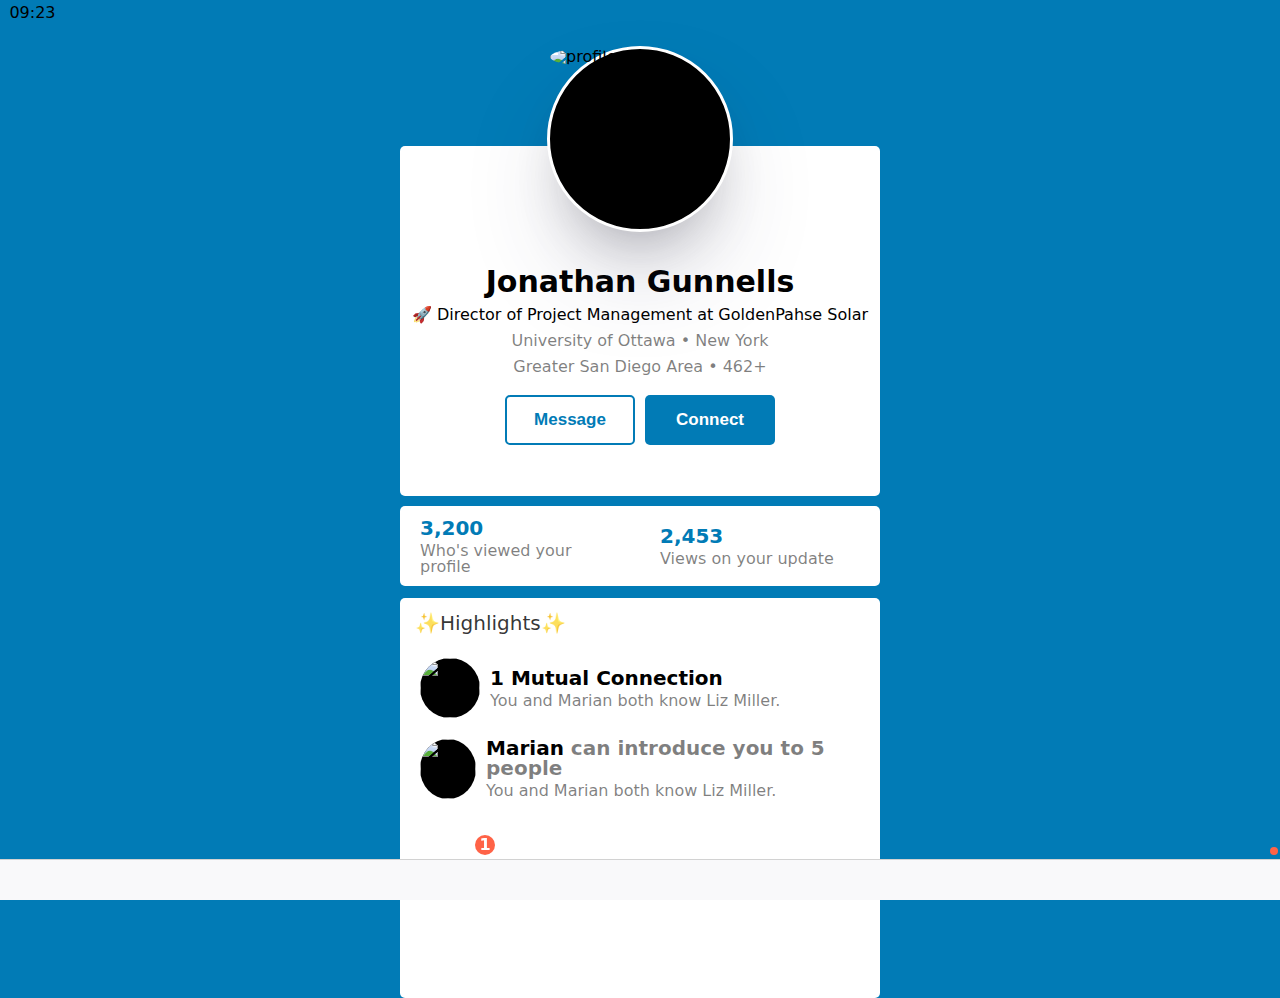
==== chat.html @ c85ded57 "add connections & css animation" ====
<!DOCTYPE html>
<html lang="en">
  <head>
    <meta charset="UTF-8" />
    <meta name="viewport" content="width=device-width, initial-scale=1.0" />
    <link rel="stylesheet" href="css/styles.css" />

    <title>LinkedIn</title>
  </head>
  <body class="main-screen">
    <div class="status-bar">
      <div class="status-bar__column">
        <span>09:23</span>
        <i class="fa-brands fa-linkedin fa-lg"></i>
        <i class="fa-solid fa-shield-halved fa-lg"></i>
      </div>
      <div class="status-bar__column"></div>
      <div class="status-bar__column">
        <i class="fa-solid fa-wifi"></i>
        <i class="fa-solid fa-battery-full fa-lg green"></i>
      </div>
    </div>

    <main>
      <section class="user-section">
        <div class="user-section__profile">
          <img
            src="https://static.wikia.nocookie.net/ricksanchez/images/6/6e/Ethan.PNG/revision/latest?cb=20160605180043"
            alt="profile"
          />
        </div>
        <div class="user-section__info">
          <span class="user-section__name">Jonathan Gunnells</span>
          <span class="user-section__company"
            >🚀 Director of Project Management at GoldenPahse Solar</span
          >
          <span class="user-section__address1"
            >University of Ottawa • New York</span
          >
          <span class="user-section__address2"
            >Greater San Diego Area • 462+
            <i class="fa-solid fa-users" style="color: var(--green)"></i
          ></span>
        </div>
        <div class="user-section__btns">
          <button type="button">Message</button>
          <button type="button">Connect</button>
        </div>
      </section>

      <section class="viewer-section">
        <div class="viewer-section__watched">
          <span>3,200</span>
          <span>Who's viewed your profile</span>
        </div>
        <div class="viewer-section__update">
          <span>2,453</span>
          <span>Views on your update</span>
        </div>
      </section>

      <section class="highlights-section">
        <span class="highlights-section__title">✨Highlights✨</span>
        <div class="highlights-section__column">
          <div class="highlights-section__cover">
            <img
              src="https://static.wikia.nocookie.net/rickandmorty/images/0/01/Annie.png/revision/latest?cb=20160923152636"
            />
          </div>
          <div class="highlights-section__text">
            <div class="highlights-section__text__title">
              <span>1 Mutual Connection</span>
            </div>
            <div class="highlights-section__text__content">
              <span>You and Marian both know Liz Miller.</span>
            </div>
          </div>
        </div>

        <div class="highlights-section__column">
          <div class="highlights-section__cover">
            <img src="https://static.tvtropes.org/pmwiki/pub/images/251.jpeg" />
          </div>
          <div class="highlights-section__text">
            <div class="highlights-section__text__title">
              <span>Marian </span
              ><span class="highlights-section__text__title-sm"
                >can introduce you to 5 people</span
              >
            </div>
            <div class="highlights-section__text__content">
              You and Marian both know Liz Miller.
            </div>
          </div>
        </div>
      </section>
    </main>

    <nav class="nav">
      <ul class="nav__list">
        <li class="nav__btn">
          <a class="nav__link" href="main.html"
            ><i class="fa-solid fa-house fa-2x"></i
          ></a>
        </li>
        <li class="nav__btn">
          <a class="nav__link" href="connections.html"
            ><span class="nav__notification__lg">1</span
            ><i class="fa-solid fa-users fa-2x"></i
          ></a>
        </li>
        <li class="nav__btn">
          <a class="nav__link" href="chat.html"
            ><i class="fa-solid fa-message fa-2x green"></i
          ></a>
        </li>
        <li class="nav__btn">
          <a class="nav__link" href="jobs.html"
            ><span class="nav__notification__sm"></span
            ><i class="fa-solid fa-suitcase fa-2x"></i
          ></a>
        </li>
      </ul>
    </nav>

    <div id="no-mobile">
      <span>Your screen is too big</span>
      <img src="https://media.giphy.com/media/3ohuPvppoXR2QzFDwY/giphy.gif" />
    </div>

    <script
      src="https://kit.fontawesome.com/51b42a8969.js"
      crossorigin="anonymous"
    ></script>
  </body>
</html>
---- css/styles.css ----
@import "variables.css";
@import "reset.css";

/* Components */
@import "components/no-mobile.css";
@import "components/nav-bar.css";

/* Screens */
@import "screens/login.css";
@import "screens/main.css";
@import "screens/connections.css";

body {
  font-family: system-ui, -apple-system, BlinkMacSystemFont, "Segoe UI", Roboto,
    Oxygen, Ubuntu, Cantarell, "Open Sans", "Helvetica Neue", sans-serif;
}

.green {
  color: var(--green);
}

.blue {
  color: var(--blue);
  font-weight: 600;
}

.status-bar {
  display: flex;
  justify-content: center;
  padding: 5px 3px;
}

.status-bar__column {
  width: 33%;
}

.status-bar__column:first-child span {
  margin-right: 5px;
}

.status-bar__column:nth-child(2) {
  display: flex;
  justify-content: center;
}

.status-bar__column:last-child {
  display: flex;
  justify-content: flex-end;
  align-items: center;
}

.status-bar__column .fa-battery-full {
  margin: 0px 5px;
}
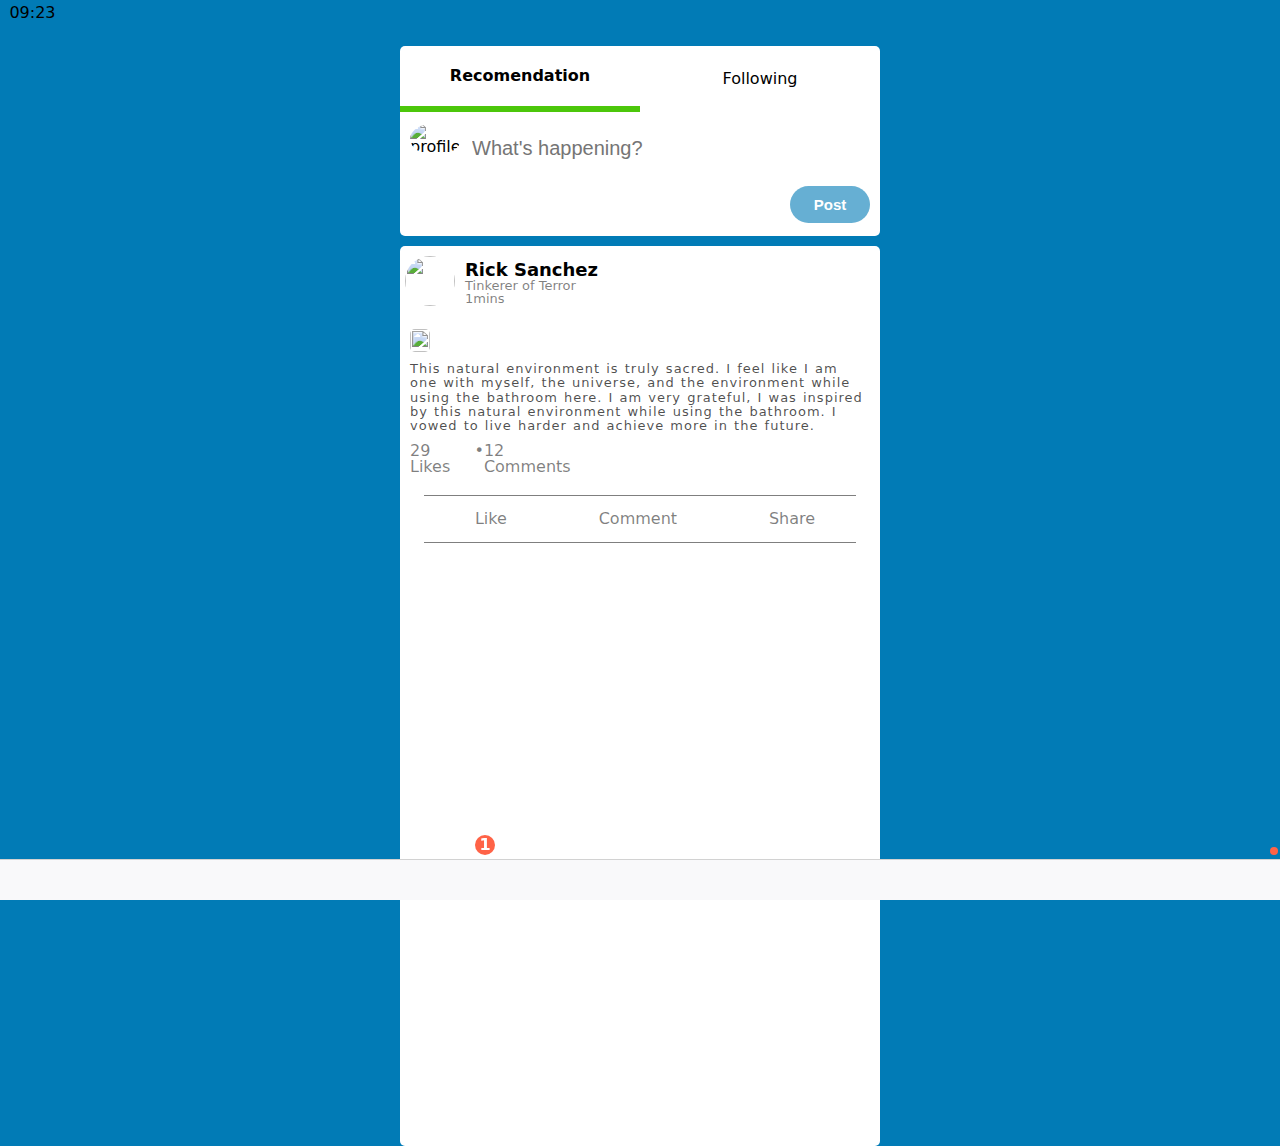
==== commit 3cec370b: "add chat" ====
--- a/chat.html
+++ b/chat.html
@@ -22,78 +22,106 @@
     </div>
 
     <main>
-      <section class="user-section">
-        <div class="user-section__profile">
-          <img
-            src="https://static.wikia.nocookie.net/ricksanchez/images/6/6e/Ethan.PNG/revision/latest?cb=20160605180043"
-            alt="profile"
-          />
+      <div class="post-input">
+        <div class="post-input__tap">
+          <div class="post-input__reco" id="post-input__reco">
+            <span>Recomendation</span>
+          </div>
+          <div class="post-input__following" id="post-input__following">
+            <span>Following</span>
+          </div>
         </div>
-        <div class="user-section__info">
-          <span class="user-section__name">Jonathan Gunnells</span>
-          <span class="user-section__company"
-            >🚀 Director of Project Management at GoldenPahse Solar</span
-          >
-          <span class="user-section__address1"
-            >University of Ottawa • New York</span
-          >
-          <span class="user-section__address2"
-            >Greater San Diego Area • 462+
-            <i class="fa-solid fa-users" style="color: var(--green)"></i
-          ></span>
-        </div>
-        <div class="user-section__btns">
-          <button type="button">Message</button>
-          <button type="button">Connect</button>
-        </div>
-      </section>
 
-      <section class="viewer-section">
-        <div class="viewer-section__watched">
-          <span>3,200</span>
-          <span>Who's viewed your profile</span>
-        </div>
-        <div class="viewer-section__update">
-          <span>2,453</span>
-          <span>Views on your update</span>
-        </div>
-      </section>
-
-      <section class="highlights-section">
-        <span class="highlights-section__title">✨Highlights✨</span>
-        <div class="highlights-section__column">
-          <div class="highlights-section__cover">
-            <img
-              src="https://static.wikia.nocookie.net/rickandmorty/images/0/01/Annie.png/revision/latest?cb=20160923152636"
+        <form class="message-tap">
+          <div class="message-tap__input-group">
+            <div class="message-tap__user-image">
+              <img
+                src="https://static.wikia.nocookie.net/ricksanchez/images/6/6e/Ethan.PNG/revision/latest?cb=20160605180043"
+                alt="profile"
+              />
+            </div>
+            <input
+              type="input"
+              class="message-tap__input"
+              placeholder="What's happening?"
             />
           </div>
-          <div class="highlights-section__text">
-            <div class="highlights-section__text__title">
-              <span>1 Mutual Connection</span>
+          <div class="message-tap__bottom">
+            <div class="message-tap__btns">
+              <i class="fa-regular fa-image"></i>
+              <i class="fa-regular fa-face-smile"></i>
+              <i class="fa-solid fa-list-check"></i>
+              <i class="fa-regular fa-calendar"></i>
+              <i class="fa-solid fa-location-dot"></i>
             </div>
-            <div class="highlights-section__text__content">
-              <span>You and Marian both know Liz Miller.</span>
+            <button class="message-tap_submit">Post</button>
+          </div>
+        </form>
+      </div>
+
+      <div class="post-list">
+        <div class="post-list-posted">
+          <div class="post-list-profile">
+            <div class="post-list-profile__image">
+              <img
+                src="https://encrypted-tbn0.gstatic.com/images?q=tbn:ANd9GcRYb2DH2_2bn2JIb2A4R2IxD4uztFhYkdI0kg&usqp=CAU"
+              />
+            </div>
+
+            <div class="post-list-profile__info">
+              <span>Rick Sanchez</span>
+              <span>Tinkerer of Terror</span>
+              <span>1mins</span>
+            </div>
+
+            <div class="post-list-profile__ellipsis">
+              <i class="fa-solid fa-ellipsis"></i>
+            </div>
+          </div>
+          <div class="post-list-content">
+            <div class="post-list-content__image">
+              <img
+                src="https://m.media-amazon.com/images/M/MV5BNDk5ZDM2MTYtYTVmZC00OGQ0LTg1M2EtNzA3ZDMxMjM0MTAxXkEyXkFqcGdeQXVyNjgzNDU2ODI@._V1_.jpg"
+              />
+            </div>
+            <div class="post-list-content__text">
+              This natural environment is truly sacred. I feel like I am one
+              with myself, the universe, and the environment while using the
+              bathroom here. I am very grateful, I was inspired by this natural
+              environment while using the bathroom. I vowed to live harder and
+              achieve more in the future.
+            </div>
+            <div class="post-list-content__count">
+              <span class="post_list-content__likes">29 Likes</span>
+              <span>•</span>
+              <span class="post-list-content__comments">12 Comments</span>
+            </div>
+          </div>
+          <div class="post-list-btns">
+            <div class="post-list-btns__btn">
+              <i class="fa-regular fa-thumbs-up"></i>
+              <span>Like</span>
+            </div>
+            <div class="post-list-btns__btn">
+              <i class="fa-regular fa-comment"></i>
+              <span>Comment</span>
+            </div>
+            <div class="post-list-btns__btn">
+              <i class="fa-regular fa-share-from-square"></i>
+              <span>Share</span>
+            </div>
+          </div>
+          <div class="post-list-ripples">
+            <div class="post-list-ripple">
+              <div class="post-list-ripple__profile"></div>
+              <div calss="post-list-ripple__text">
+                <span class="post-list-ripple__name"></span>
+                <span class="post-list-ripple__content"></span>
+              </div>
             </div>
           </div>
         </div>
-
-        <div class="highlights-section__column">
-          <div class="highlights-section__cover">
-            <img src="https://static.tvtropes.org/pmwiki/pub/images/251.jpeg" />
-          </div>
-          <div class="highlights-section__text">
-            <div class="highlights-section__text__title">
-              <span>Marian </span
-              ><span class="highlights-section__text__title-sm"
-                >can introduce you to 5 people</span
-              >
-            </div>
-            <div class="highlights-section__text__content">
-              You and Marian both know Liz Miller.
-            </div>
-          </div>
-        </div>
-      </section>
+      </div>
     </main>
 
     <nav class="nav">
--- a/css/styles.css
+++ b/css/styles.css
@@ -9,6 +9,7 @@
 @import "screens/login.css";
 @import "screens/main.css";
 @import "screens/connections.css";
+@import "screens/chat.css";
 
 body {
   font-family: system-ui, -apple-system, BlinkMacSystemFont, "Segoe UI", Roboto,
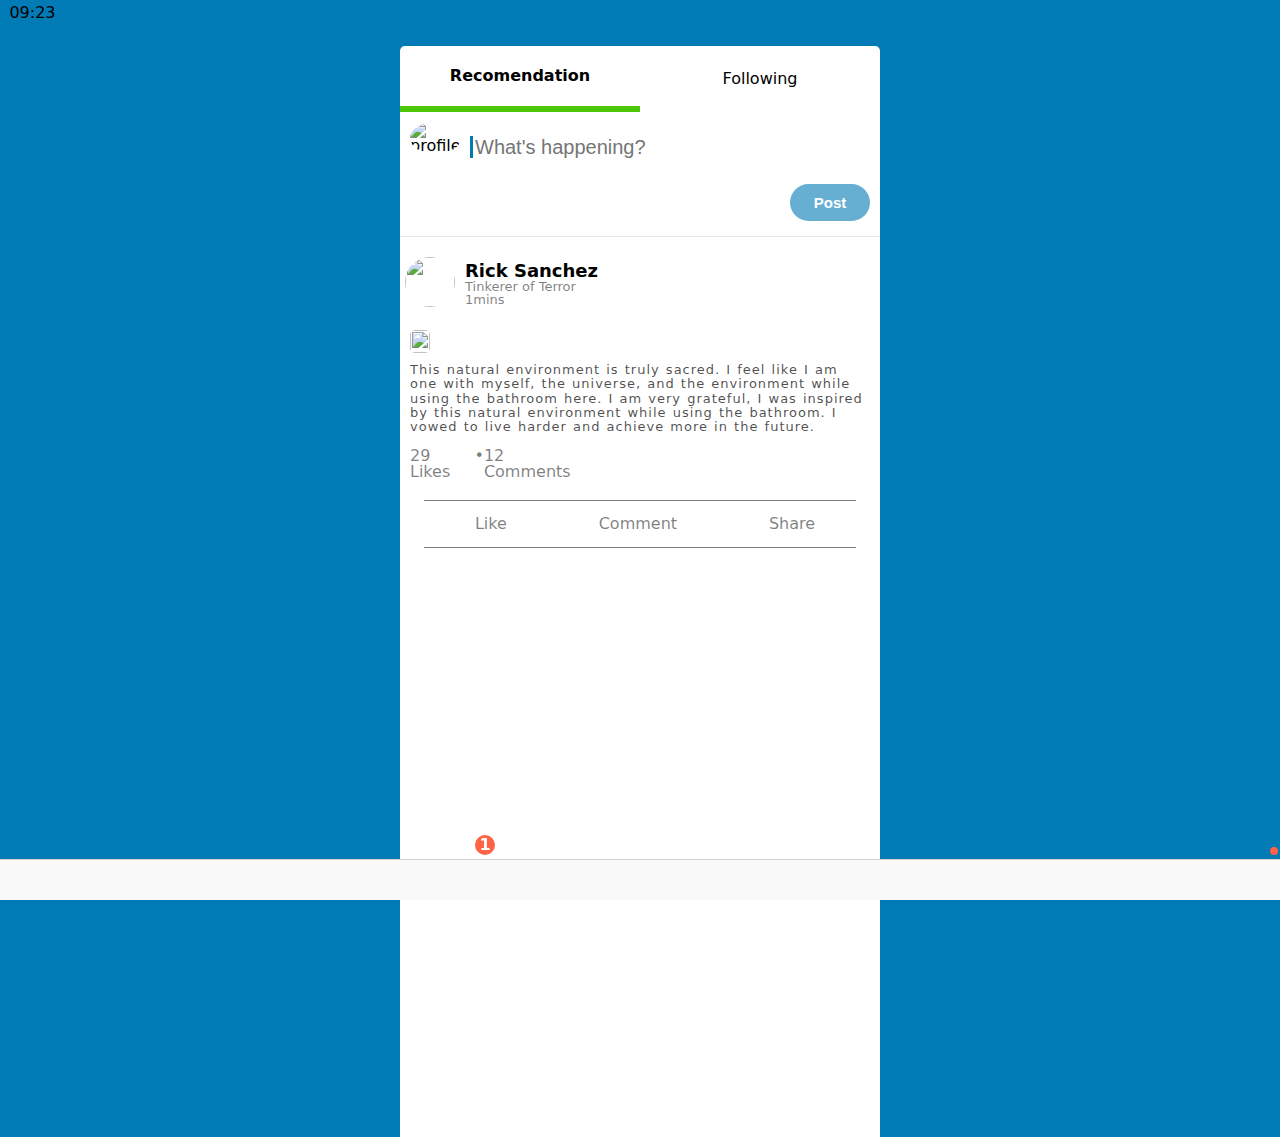
==== commit 849f0e1f: "add jobs & ccs animations" ====
--- a/chat.html
+++ b/chat.html
@@ -54,7 +54,7 @@
               <i class="fa-regular fa-calendar"></i>
               <i class="fa-solid fa-location-dot"></i>
             </div>
-            <button class="message-tap_submit">Post</button>
+            <button class="message-tap__submit">Post</button>
           </div>
         </form>
       </div>
--- a/css/styles.css
+++ b/css/styles.css
@@ -4,12 +4,14 @@
 /* Components */
 @import "components/no-mobile.css";
 @import "components/nav-bar.css";
+@import "components/status-bar.css";
 
 /* Screens */
 @import "screens/login.css";
 @import "screens/main.css";
 @import "screens/connections.css";
 @import "screens/chat.css";
+@import "screens/jobs.css";
 
 body {
   font-family: system-ui, -apple-system, BlinkMacSystemFont, "Segoe UI", Roboto,
@@ -23,33 +25,16 @@
 .blue {
   color: var(--blue);
   font-weight: 600;
+  cursor: pointer;
+}
+img:hover {
+  cursor: pointer;
 }
 
-.status-bar {
-  display: flex;
-  justify-content: center;
-  padding: 5px 3px;
+button:hover {
+  cursor: pointer;
 }
 
-.status-bar__column {
-  width: 33%;
+i:hover {
+  cursor: pointer;
 }
-
-.status-bar__column:first-child span {
-  margin-right: 5px;
-}
-
-.status-bar__column:nth-child(2) {
-  display: flex;
-  justify-content: center;
-}
-
-.status-bar__column:last-child {
-  display: flex;
-  justify-content: flex-end;
-  align-items: center;
-}
-
-.status-bar__column .fa-battery-full {
-  margin: 0px 5px;
-}
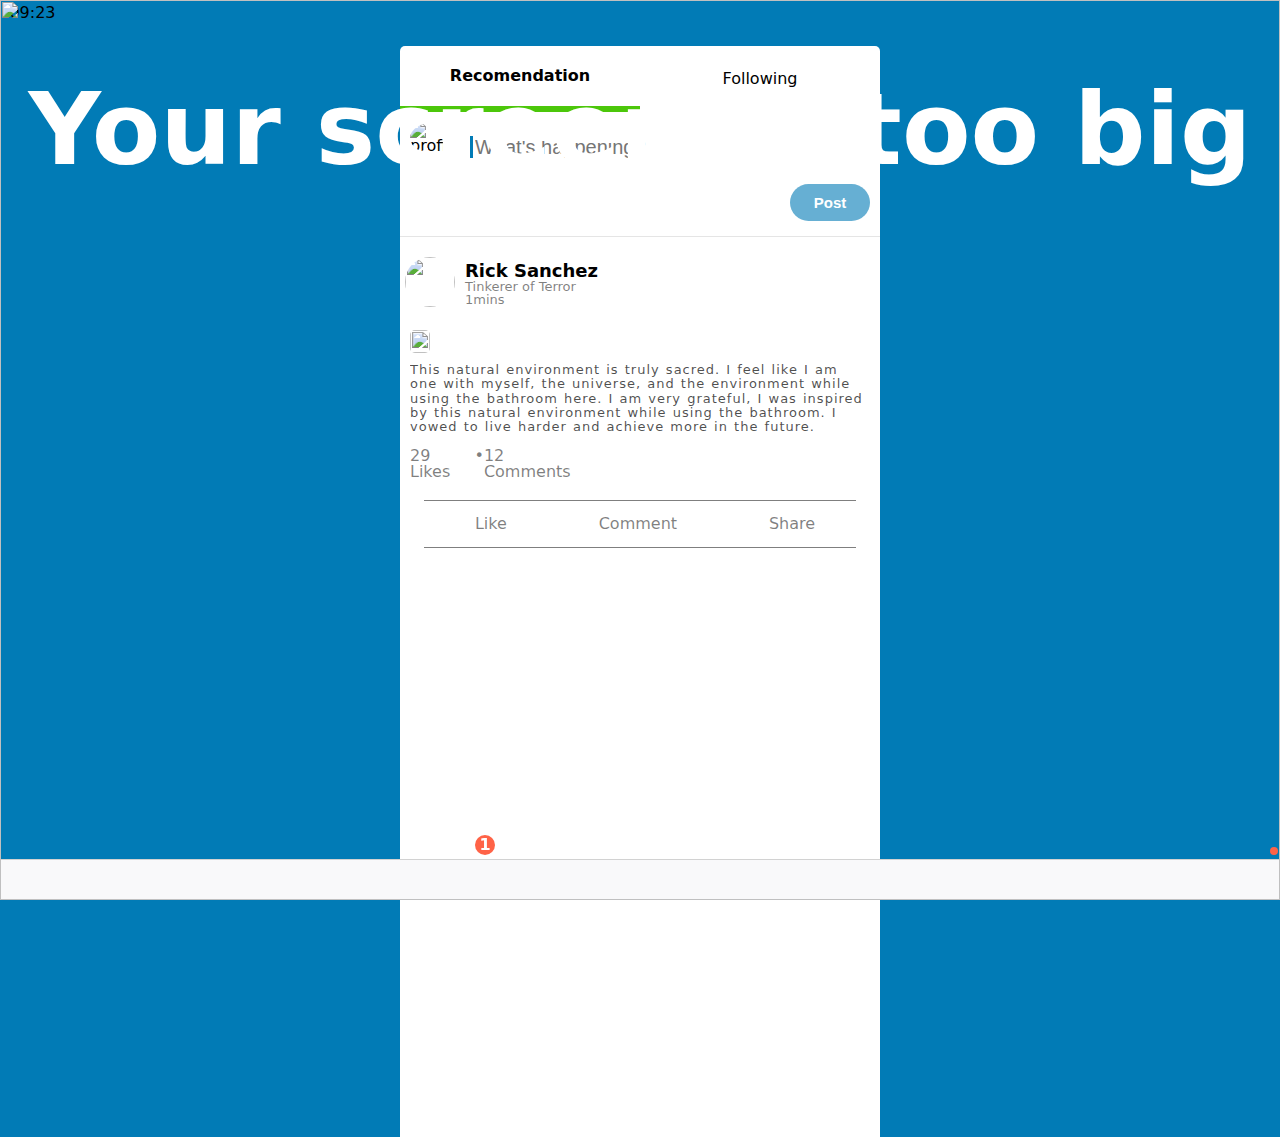
==== commit cb3c9827: "change img src" ====
--- a/chat.html
+++ b/chat.html
@@ -36,7 +36,7 @@
           <div class="message-tap__input-group">
             <div class="message-tap__user-image">
               <img
-                src="https://static.wikia.nocookie.net/ricksanchez/images/6/6e/Ethan.PNG/revision/latest?cb=20160605180043"
+                src="https://static.wikia.nocookie.net/ricksanchez/images/6/6e/Ethan.PNG"
                 alt="profile"
               />
             </div>
--- a/css/styles.css
+++ b/css/styles.css
@@ -27,6 +27,7 @@
   font-weight: 600;
   cursor: pointer;
 }
+
 img:hover {
   cursor: pointer;
 }
